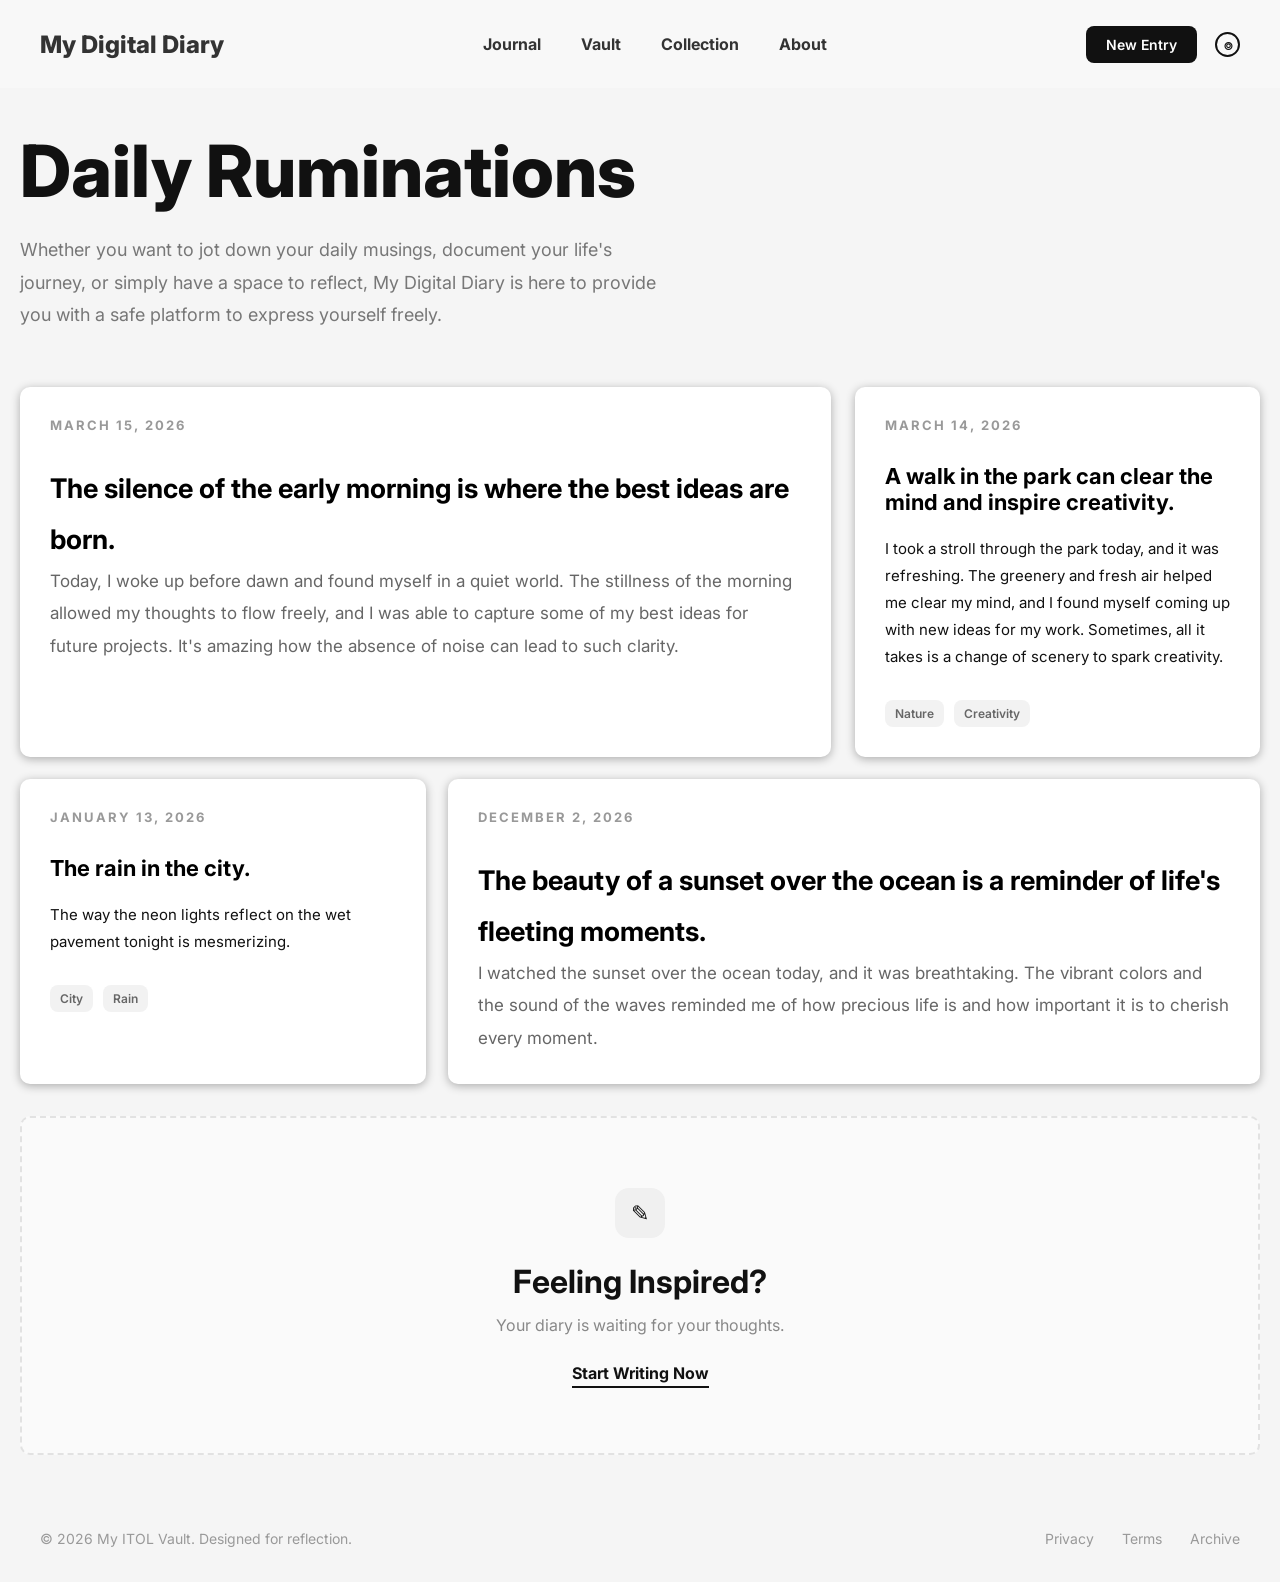
==== Digital-diary-Project/index.html @ 3baaaaee "Updated Code for Digital Diary The website is now fully able to navigate between webpages, I've also" ====
<!DOCTYPE html>
<html lang="en">    
<head>
    <meta charset="UTF-8">
    <meta name="viewport" content="width=device-width, initial-scale=1.0">
    <title>My Digital Diary</title>
    <link rel="stylesheet" href="style.css">

    <link rel="preconnect" href="https://fonts.googleapis.com">
    <link rel="preconnect" href="https://fonts.gstatic.com" crossorigin>

    <link href="https://fonts.googleapis.com/css2?family=Inter:wght@300;400;500;600;700;800&display=swap" rel="stylesheet">

</head>
<body>
<!-- Header section with navigation and buttons -->
    <header class="nav">


        <div class="logo">
            <h1>My Digital Diary</h1>
        </div>
    
        <nav class="navbar">
            <ul>
                <li><a class="nav-link" href="index.html">Journal</a></li>
                <li><a class="nav-link" href="vault.html">Vault</a></li>
                <li><a class="nav-link" href="collections.html">Collection</a></li>
                <li><a class="nav-link" href="about.html">About</a></li>
            </ul>
        </nav>

        <div class="right-nav">
        <a href="new-entry.html"><button class="new-entry-btn">New Entry</button></a>
        <div class="login-btn">⌾</div>
        </div>
    </header>

<!-- Main container for the entire page -->

    <main>

        <section class="hero">
            <h2>Daily Ruminations</h2>
            <p>
                Whether you want to jot down your daily musings, document your life's journey, or simply have a space to reflect, My Digital Diary 
                is here to provide you with a safe platform to express yourself freely. 
            </p>
        </section>

<!-- Entry grid for displaying diary entries -->
        <!-- Top entry grid -->
        <section class="top-entries">
        <!-- Large entry card -->
            <div class="entry">
                <div class="date">
                   March 15, 2026
                </div>

                <h3>
                   The silence of the early morning is where the best ideas are born.
                </h3>

                <p>
                   Today, I woke up before dawn and found myself in a quiet world. The stillness of the morning allowed my thoughts 
                   to flow freely, and I was able to capture some of my best ideas for future projects. It's amazing how the absence
                    of noise can lead to such clarity.
                </p>
            </div>
        <!-- Small entry card -->
            <div class="small-entry">

                <div class="date">
                    March 14, 2026
                </div>

                <h3>
                    A walk in the park can clear the mind and inspire creativity.
                </h3>   

                <p>
                    I took a stroll through the park today, and it was refreshing. The greenery and fresh air helped me clear my mind, 
                    and I found myself coming up with new ideas for my work. Sometimes, all it takes is a change of scenery to spark creativity.
                </p>

                <div class="tags">
                    <span class="tag">Nature</span>
                    <span class="tag">Creativity</span>
                </div>

            </div>

        </section>

<!-- Bottom entries -->
        <section class="bottom-entries">
        <!-- Small entry card -->
            <div class="small-entry">

                <div class="date">
                    January 13, 2026
                </div>

                    <h3>The rain in the city.</h3>

                    <p>The way the neon lights reflect on the wet pavement
                       tonight is mesmerizing.
                    </p>
                <div class="tags">
                    <span class="tag">City</span>
                    <span class="tag">Rain</span>
                </div>
            </div>
         
        <!-- Large entry card -->
            <div class="entry">
                <div class="date">
                    December 2, 2026
                </div>

                <h3>
                    The beauty of a sunset over the ocean is a reminder of life's fleeting moments.
                </h3>

                <p>
                    I watched the sunset over the ocean today, and it was breathtaking. 
                    The vibrant colors and the sound of the waves reminded me of how precious life is 
                    and how important it is to cherish every moment. 
                </p>     

            </div>
        </section>

<!-- Call to action box -->

        <section class="cta-box">
            <div class="icon-box">
                ✎
            </div>
            <h3>Feeling Inspired?</h3>
            <p>Your diary is waiting for your thoughts.</p>
            <a href="#">Start Writing Now</a>

        </section>
    </div> 

    </main> 

    <footer>

    <p>
      © 2026 My ITOL Vault. Designed for reflection.
    </p>

    <div class="footer-links">
      <a href="#">Privacy</a>
      <a href="#">Terms</a>
      <a href="#">Archive</a>
    </div>

  </footer>
       
</body> 
</html>
---- Digital-diary-Project/style.css ----
/* Reset */ 
* {
    margin: 0;
    padding: 0;
    box-sizing: border-box;
    
} 

/* Global Styles */
body {
    font-family: 'Inter', sans-serif;
    background-color: #f5f5f5;
    color: #111;
    min-height: 100vh;
    display: flex;
    flex-direction: column;
}

/* Styles for links */
a {
    text-decoration: none;
    color: inherit;
}

/* Styles for the header section */
header {
    width: 100%;
    background-color: #f8f8f8;
    padding: 24px 40px;
    display: flex; /* Use flexbox for layout */
    justify-content: space-between; /* Space out the content */
    align-items: center; /* Vertically center the items */
}

/* Styles for the main heading */
h1 {
    font-weight: 800;
    font-size: 24px;
    color: #333;
}

/* Styles for the entire navigation bar */
nav {

    background-color: #f8f8f8;
    padding: 10px;
    
}
 
/* Targets the unordered list within the navigation */
nav ul {
    list-style: none;
    gap: 40px;
    display: flex;
}
/* Styles for the links within the navigation */
nav a,
.new-entry-btn2 {
    text-decoration: none;
    color: #333;
    font-weight: bold;
    position: relative;
    display: inline-block; 
}

/* Styles for the underline effect on navigation links */
nav a::after,
.new-entry-btn2::after {
    content: '';
    position: absolute;
    width: 0;
    height: 2px;
    display: block;
    margin-top: 5px;
    left: 0;
    bottom: -5px; /* Position the underline just below the text */
    background: #333; /* Underline color */
    transition: width 0.3s ease-in-out; /* Smooth transition for the underline effect */
}

/* Styles for the hover effect on navigation links */
nav a:hover::after,
.new-entry-btn2:hover::after {
    width: 100%; /* Expand the underline to full width on hover */  
}

.right-nav {
    display: flex;
    align-items: center;
    gap: 18px;
}

.new-entry-btn2{
    border: none;
    font-size: 14px;
    font-weight: 700;
    cursor: pointer;
}

.new-entry-btn {
    background-color: #111;
    color: white;
    border: none;
    padding: 10px 20px;
    border-radius: 8px;
    font-size: 14px;
    font-weight: 600;
    cursor: pointer;
    transition: 0.3s ease;
}

.new-entry-btn:hover {
    background-color: #333;
}

.login-btn {
      width: 25px;
      height:25px;
      border-radius:50%;
      border:2px solid #111;
      display:flex;
      justify-content:center;
      align-items:center;
      font-size:14px;
      font-weight:1000;
    }

/* Styles for the main content area */

main {
    width: 100%; /* Adjust this value as needed */
    max-width: 1300px; /* Set a maximum width for larger screens */
    margin: 40px auto;
    display: grid;
    padding: 0 20px;
    flex: 1; /* Allow the main content to grow and fill available space */
}

/* Hero section styles */

.hero {
    margin-bottom: 55px;
}

.hero h2{
    font-size: 72px;
    font-weight: 800;
    line-height: 1.2;
    margin-bottom: 20px;
}

.hero p {
    max-width: 650px; /* Limit the width of the paragraph for better readability */
    font-size: 18px;
    color: #777;
    line-height: 1.8;
}

/* Styles for the entries on the Vault page */
.entries{
      display:flex;
      flex-direction:column;
      gap:28px;
    }

/* Styles for the top and bottom entries sections */

.top-entries {
    display: grid;
    grid-template-columns: 2fr 1fr;
    gap: 24px;
    margin-bottom: 22px;
}

.bottom-entries {
    display:grid;
    grid-template-columns:1fr 2fr;
    gap:22px;
    margin-bottom:32px;
}

/* Styles for the small entry cards */
.small-entry {
    background-color: #fff;
    border-radius: 10px;
    padding: 30px;
    transition: 0.3s ease;
    cursor: pointer;
    box-shadow: 0 2px 10px rgba(0, 0, 0, 0.3);
}

/* Styles for what happens on hover */  
.small-entry:hover {
    transform: translateY(-5px) ;
    box-shadow: 0 4px 8px rgba(0, 0, 0, 0.6);
}

/* Styles for the big entry cards */ 
.entry, 
.card {
    background-color: #fff;
    border-radius: 10px;
    padding: 30px;
    transition: 0.3s ease;
    cursor: pointer;
    box-shadow: 0 2px 10px rgba(0, 0, 0, 0.3);
}

.entry:hover,
.card:hover {
     transform: translateY(-5px) ;
    box-shadow: 0 4px 8px rgba(0, 0, 0, 0.6);
}

/* Styles for the date */ 
.date {
    font-size: 13px;
    text-transform: uppercase;
    letter-spacing: 2px;
    color: #999;
    font-weight: 700;
    margin-bottom: 30px;
}

/* Styles for the date on the vault page */ 

.vdate{
    font-size:13px;
    letter-spacing:2px;
    color:#999;
    font-weight:700;
    text-transform:uppercase;
}

/* The little dots on the corner of each card on the vaukt page */
.dots{
    font-size:15px;
    color:#999;
}

/* Targetting the writing in the large entry card */ 
.entry h3 {
    font-size: 27px;
    line-height: 1.9;
    color: black;
}

/* Targetting the writing in the large entry card */ 
.entry p {
    font-size: 17px;
    line-height: 1.9;
    color: #666;
}

.small-entry h3 {
    font-size: 22px;
    margin-bottom: 20px;
    color: black;
}

.small-entry p {
    font-size: 15px;
    line-height: 1.8;
}

/* Styling Tags */ 
.tags {
    display: flex;
    gap: 10px;
    margin-top: 30px;
    flex-wrap: wrap;
}

.tag {
    background: #f2f2f2;
    padding: 6px 10px;
    border-radius: 8px;
    font-size: 12px;
    font-weight: 600;
    color: #666;
}



/* Styles for vault page */ 
.meta{
    display:flex;
    align-items:center;
    gap:12px;
    flex-wrap:wrap;

}
/* Styls for items at the top of the cards on vault page */ 
.card-top{
      display:flex;
      justify-content:space-between;
      align-items:center;
      margin-bottom:20px;
    }

/* Styling for icon */ 
.icon-box{
    width:50px;
    height:50px;
    background:#f0f0f0;
    border-radius:14px;
    display:flex;
    justify-content:center;
    align-items:center;
    margin:0 auto 24px;
    font-size:22px;
}

/* Empty box to write ypour thoughts */

.cta-box {
    border: 2px dashed #e2e2e2;
    border-radius: 10px;
    padding: 70px 30px;
    background: #fafafa;
    text-align: center;
}

.cta-box h3 {
    font-size: 32px;
    margin-bottom: 14px;
}

.cta-box p {
    color:#888;
    margin-bottom:28px;
    font-size:16px;
}

.cta-box a {
    font-weight:700;
    border-bottom:2px solid #111;
    padding-bottom:3px;
    transition:0.3s;
}

.cta-box a:hover {
    opacity: 0.6;
}

footer{
    padding:35px 40px;
    display:flex;
    justify-content:space-between;
    align-items:center;
    color:#999;
    font-size:14px;
}

.footer-links{
    display:flex;
    gap:28px;
}

.footer-links a{
    transition:0.3s;
}

.footer-links a:hover{
    color:#111;
}

/* CSS to make the webpage responsive */ 
@media(max-width:900px){

.hero h1 {
    font-size: 54px;
}

.top-entries,
.bottom-entries{
    grid-template-columns:1fr;
}

.editor-layout{
    grid-template-columns: 1fr;
}

.nEntry{
    padding: 20px;
}

.sidebar{
    padding-top: 0;
}

.right-panel{
    display: none;
}
}

@media(max-width:600px){

    header{
        padding:20px;
    }

    footer{
        flex-direction:column;
        gap:15px;
        text-align:center;
    }

    .hero h1{
        font-size:42px;
    }

    .hero p{
        font-size: 16px;
    }
 
    .entry{
        padding: 26px;
    }

    .entry h3{
        font-size: 22px;
    }

    .entry p{
        font-size: 15px;
    }

    .cta-box h3{
        font-size: 26px;
    }

    .title-line{
        gap: 18px;
    }

    .vertical-line{
        height: 110px;
    }

    .title-input{
        font-size: 46px;
    }

    .editor textarea{
        font-size: 20px;
    }

    .bottom-bar{
        flex-direction: column;
        align-items: flex-start;
    }

}


/* ------------------------------------------------------ //
CSS For new entry page 
------------------------------------------------------------*/

button{
    font-family: 'Inter', sans-serif;
}

/* Header */
.navbar{
    display: flex;
    justify-content: space-between;
    align-items: center;
}

.logo{
    font-size: 18px;
    font-weight: 700;
}

.nEntry{
    flex:1;
    width:100%;
    max-width:1200px;
    margin:0 auto;
    padding:30px 40px 60px;
}

.editor-layout{
    display:grid;
    grid-template-columns:140px 1fr 260px;
    gap:40px;
    min-height:700px;
    }

/* Left sidebar */ 
.sidebar h4{
    font-size: 11px;
    letter-spacing: 2px;
    text-transform: uppercase;
    color: #b0b0b0;
    margin-bottom: 14px;
}

.sidebar p{
    color: #b8b8b8;
    font-size: 14px;
    line-height: 1.9;
    font-style: italic;
}

.editor{
    display: flex;
    flex-direction: column;
}

.title-area{
    margin-bottom: 35px;
}

.title-line{
    display: flex;
    gap: 28px;
    align-items: flex-start;
}

.vertical-line{
    width: 3px;
    height: 140;
    background: #444;
    border-radius: 10px;
}

.title-content{
    flex: 1;
}

.title-input{
    width: 100%;
    border: none;
    outline: none;
    background:transparent;
    font-size:72px;
    font-weight:800;
    color:#d6d6d6;
    line-height:1.1;
}

 .title-input::placeholder{
    color:#d6d6d6;
    }


/* Tag buttons */

.tag-row{
    display:flex;
    gap:14px;
    margin-bottom:60px;
}

.tag-btn{
    border:none;
    padding:12px 20px;
    border-radius:14px;
    background:white;
    color:#555;
    font-weight:600;
    cursor:pointer;
    transition:0.3s;
    box-shadow:0 2px 8px rgba(0,0,0,0.03);
}

.tag-btn:hover{
      transform:translateY(-2px);
    }
    
.tag-btn.dark{
      background:#c9c8c8;
      color:rgb(94, 94, 94);
    }

/* Text Editor */
.editor textarea{
    flex: 1;
    border: none;
    outline: none;
    background: transparent;
    font-size: 28px;
    line-height: 1.8;
    color: #444;
    min-height: 400px;
}

.editor textarea::placeholder{
      color:#d0d0d0;
    }

.right-panel{
    background: #fafafa;
    border-radius: 20px;
    border: 1px solid #ececec;
} 

/* Bottom Actions */ 
.bottom-bar{
    margin-top: 40px;
    display: flex;
    justify-content: space-between;
    align-items: center;
    flex-wrap: wrap;
    gap: 20px;
}

.left-actions{
    display: flex;
    gap: 28px;
    flex-wrap: wrap;
}

.action{
    display: flex;
    align-items: center;
    gap: 10px;
    color: #666;
    font-weight: 600;
    cursor: pointer;
    transition: 0.3s;
}

.action:hover{
    color: #111;
}


.right-actions{
    display:flex;
    align-items:center;
    gap:24px;
}

.discard-btn,
.memory-btn,
.private-btn {
    color:#666;
    font-weight:600;
    cursor:pointer;
    transition:0.3s;
    background: none;
    border: none;
    font-size: 20px;
}


.save-btn{
    background: #111;
    color: white;
    border: none;
    padding: 18px 42px;
    border-radius: 8px;
    font-size: 16px;
    font-weight: 700;
    cursor: pointer;
    transition: 0.3s;
}

/* Styles for hover animation */ 
.save-btn:hover{
    background: #333; 
    transform: translateY(-2px); /* Lifts the button up 2px along the Y axix */ 
}

.discard-btn:hover,
.memory-btn:hover,
.private-btn:hover {
    color: #111;
    transform: translateY(-2px);
}
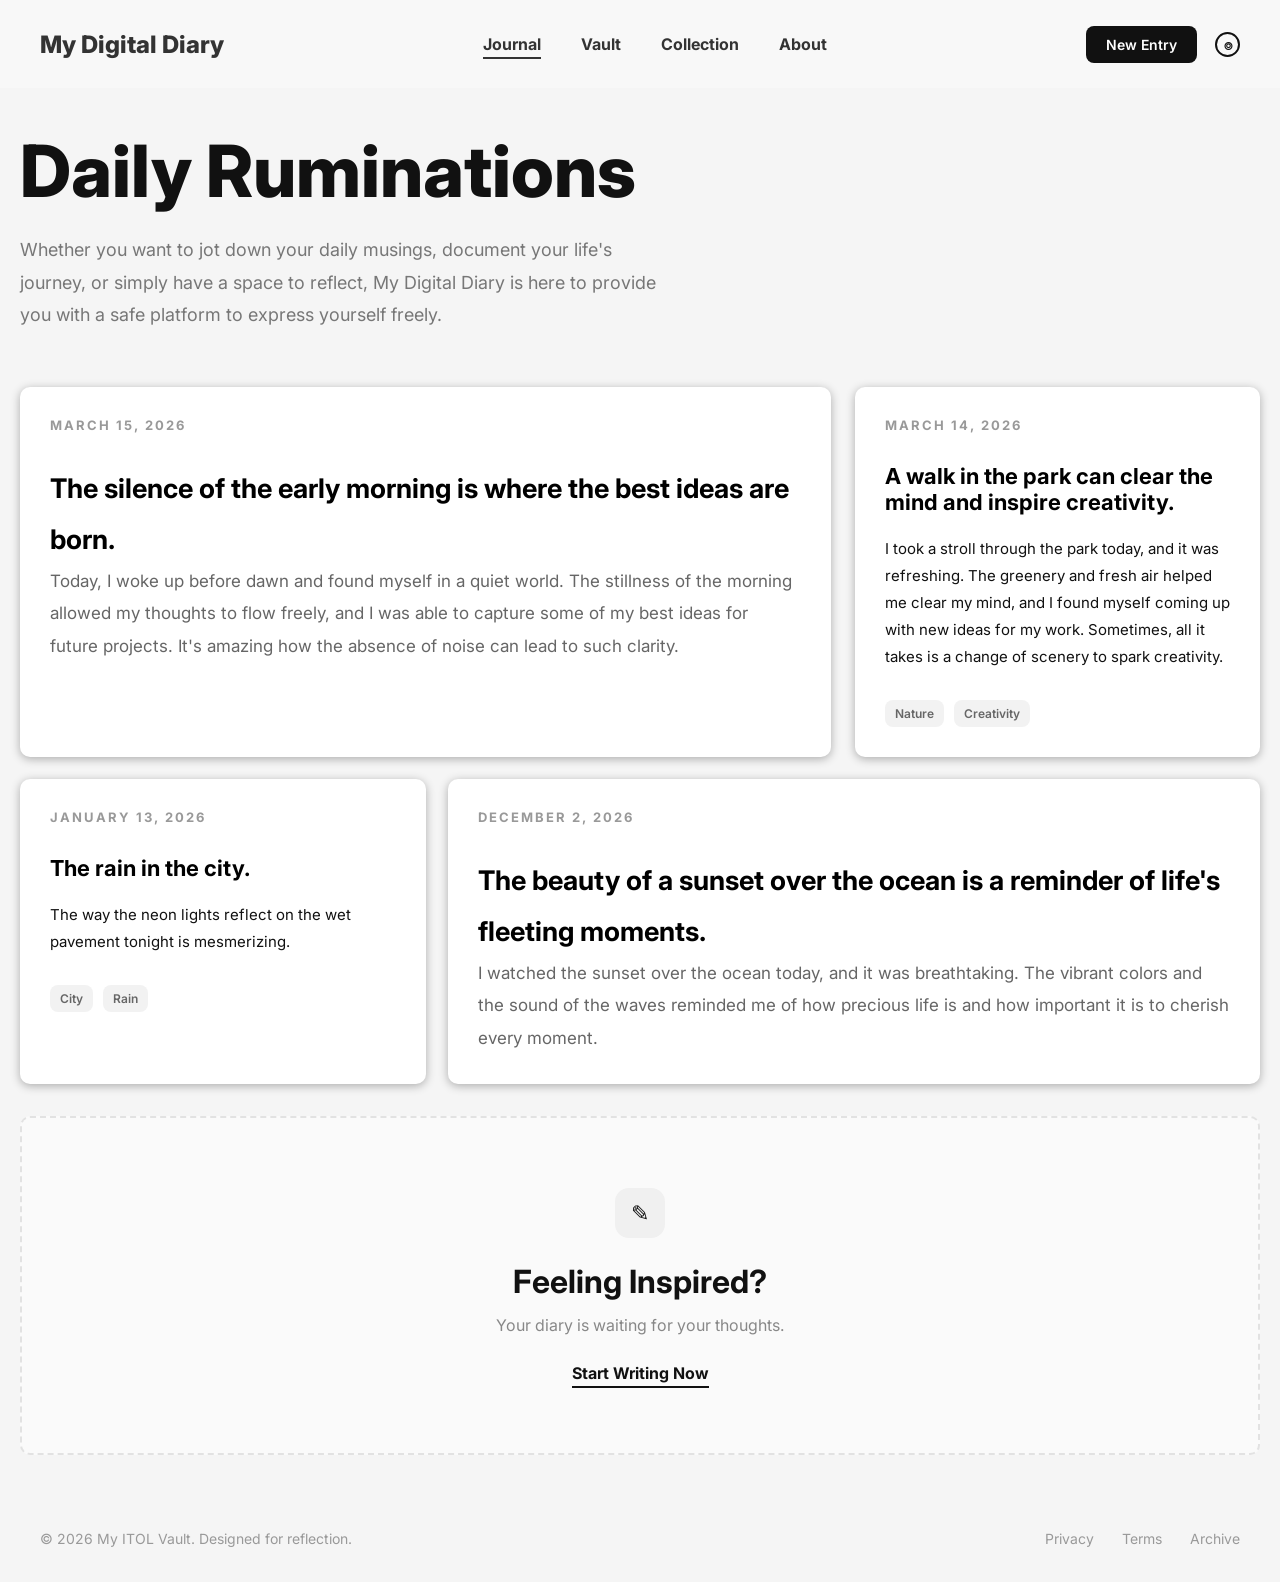
==== commit 7915e03e: "Further functionality" ====
--- a/Digital-diary-Project/index.html
+++ b/Digital-diary-Project/index.html
@@ -139,10 +139,10 @@
             </div>
             <h3>Feeling Inspired?</h3>
             <p>Your diary is waiting for your thoughts.</p>
-            <a href="#">Start Writing Now</a>
+            <a href="new-entry.html">Start Writing Now</a>
 
         </section>
-    </div> 
+    
 
     </main> 
 
@@ -159,6 +159,9 @@
     </div>
 
   </footer>
+ 
+  <script src="cardModal.js"></script>
+  <script src="nav.js"></script>
        
 </body> 
 </html>
--- a/Digital-diary-Project/style.css
+++ b/Digital-diary-Project/style.css
@@ -290,7 +290,7 @@
     flex-wrap:wrap;
 
 }
-/* Styls for items at the top of the cards on vault page */ 
+/* Styles for items at the top of the cards on vault page */ 
 .card-top{
       display:flex;
       justify-content:space-between;
@@ -477,32 +477,39 @@
 .nEntry{
     flex:1;
     width:100%;
-    max-width:1200px;
     margin:0 auto;
-    padding:30px 40px 60px;
+    max-width: 1700px;
+    padding: 30px 40px 60px;
 }
 
 .editor-layout{
     display:grid;
-    grid-template-columns:140px 1fr 260px;
+    grid-template-columns:130px 1fr 260px;
     gap:40px;
     min-height:700px;
     }
 
 /* Left sidebar */ 
+.sidebar{
+    padding-top: 260px;
+    width: 50px;
+}
+
 .sidebar h4{
-    font-size: 11px;
+    font-size: 10px;
     letter-spacing: 2px;
     text-transform: uppercase;
     color: #b0b0b0;
     margin-bottom: 14px;
+    text-align: right;
 }
 
 .sidebar p{
     color: #b8b8b8;
-    font-size: 14px;
+    font-size: 10px;
     line-height: 1.9;
     font-style: italic;
+    text-align: right;
 }
 
 .editor{
@@ -511,18 +518,18 @@
 }
 
 .title-area{
-    margin-bottom: 35px;
+    margin-bottom: 30px;
 }
 
 .title-line{
     display: flex;
-    gap: 28px;
+    gap: 25px;
     align-items: flex-start;
 }
 
 .vertical-line{
     width: 3px;
-    height: 140;
+    height: 140px;
     background: #444;
     border-radius: 10px;
 }
@@ -538,7 +545,7 @@
     background:transparent;
     font-size:72px;
     font-weight:800;
-    color:#d6d6d6;
+    color:#939191;
     line-height:1.1;
 }
 
@@ -598,6 +605,11 @@
     border: 1px solid #ececec;
 } 
 
+.right-panel h4 {
+
+    text-align: center;
+}
+
 /* Bottom Actions */ 
 .bottom-bar{
     margin-top: 40px;
@@ -647,6 +659,12 @@
     font-size: 20px;
 }
 
+.discard-btn:hover,
+.memory-btn:hover,
+.private-btn:hover {
+    color: #111;
+    transform: translateY(-2px);
+}
 
 .save-btn{
     background: #111;
@@ -666,11 +684,171 @@
     transform: translateY(-2px); /* Lifts the button up 2px along the Y axix */ 
 }
 
-.discard-btn:hover,
-.memory-btn:hover,
-.private-btn:hover {
+
+/* Empty state message shown in vault when no entries exist yet */
+.empty-state {
+    text-align: center;
+    padding: 80px 20px;
+    color: #aaa;
+    font-size: 18px;
+}
+
+.empty-state a {
     color: #111;
-    transform: translateY(-2px);
-}
-
-
+    font-weight: 700;
+    border-bottom: 2px solid #111;
+    padding-bottom: 2px;
+    transition: 0.3s;
+}
+
+.empty-state a:hover {
+    opacity: 0.5;
+}
+
+
+/* Keeps the underline showing on the page you're currently on */
+.nav-link.active::after,
+.new-entry-btn2.active::after {
+    width: 100%;
+}
+
+
+/* ---------- Pop-up card (modal) ---------- */
+
+.modal-overlay {
+    position: fixed;          /* stays in place even if you scroll */
+    inset: 0;                 /* stretches to cover the whole screen */
+    background: rgba(0, 0, 0, 0.55);
+    display: flex;
+    justify-content: center;  /* centres horizontally */
+    align-items: center;      /* centres vertically */
+    padding: 20px;
+    z-index: 1000;            /* sits on top of everything else */
+}
+
+.modal-card {
+    position: relative;       /* lets the X be positioned inside it */
+    background: #fff;
+    border-radius: 14px;
+    padding: 55px 40px 40px;
+    width: 100%;
+    max-width: 700px;
+    max-height: 85vh;         /* never taller than 85% of the screen */
+    overflow-y: auto;         /* scrolls inside if the entry is long */
+    box-shadow: 0 10px 40px rgba(0, 0, 0, 0.4);
+    animation: popIn 0.2s ease;
+}
+
+.modal-card h3 {
+    font-size: 28px;
+    line-height: 1.4;
+    margin-bottom: 20px;
+    color: #111;
+}
+
+.modal-card p {
+    font-size: 17px;
+    line-height: 1.9;
+    color: #555;
+}
+
+.modal-close {
+    position: absolute;
+    top: 12px;
+    right: 14px;
+    width: 36px;
+    height: 36px;
+    border: none;
+    border-radius: 50%;
+    background: #f0f0f0;
+    color: #333;
+    font-size: 24px;
+    line-height: 1;
+    cursor: pointer;
+    transition: 0.3s;
+}
+
+.modal-close:hover {
+    background: #111;
+    color: #fff;
+}
+
+@keyframes popIn {
+    from { transform: scale(0.95); opacity: 0; }
+    to   { transform: scale(1);    opacity: 1; }
+}
+
+@media (max-width: 600px) {
+    .modal-card {
+        padding: 55px 24px 30px;
+    }
+    .modal-card h3 {
+        font-size: 22px;
+    }
+}
+
+/* ---------- Three-dot menu ---------- */
+
+.card-top {
+    position: relative;   /* lets the menu sit under the dots */
+}
+
+.dots {
+    cursor: pointer;
+    padding: 4px 10px;
+    border-radius: 8px;
+    transition: 0.3s;
+    user-select: none;
+}
+
+.dots:hover {
+    background: #f0f0f0;
+    color: #333;
+}
+
+.card-menu {
+    position: absolute;
+    top: 34px;
+    right: 0;
+    background: #fff;
+    border: 1px solid #ececec;
+    border-radius: 10px;
+    box-shadow: 0 6px 20px rgba(0, 0, 0, 0.15);
+    padding: 6px;
+    z-index: 10;
+}
+
+.card-menu button {
+    display: block;
+    width: 100%;
+    background: none;
+    border: none;
+    padding: 10px 20px;
+    font-size: 14px;
+    font-weight: 600;
+    color: #c0392b;
+    cursor: pointer;
+    border-radius: 6px;
+    text-align: left;
+    transition: 0.2s;
+}
+
+.card-menu button:hover {
+    background: #fdecea;
+}
+
+/* Message shown when clicking the dots on a demo card */
+.card-menu .demo-note {
+    width: 220px;
+    padding: 12px 16px;
+    font-size: 13px;
+    line-height: 1.5;
+    font-weight: 600;
+    color: #666;
+}
+
+/* The "Demo" label on sample cards */
+.tag.demo-tag {
+    background: #111;
+    color: #fff;
+}
